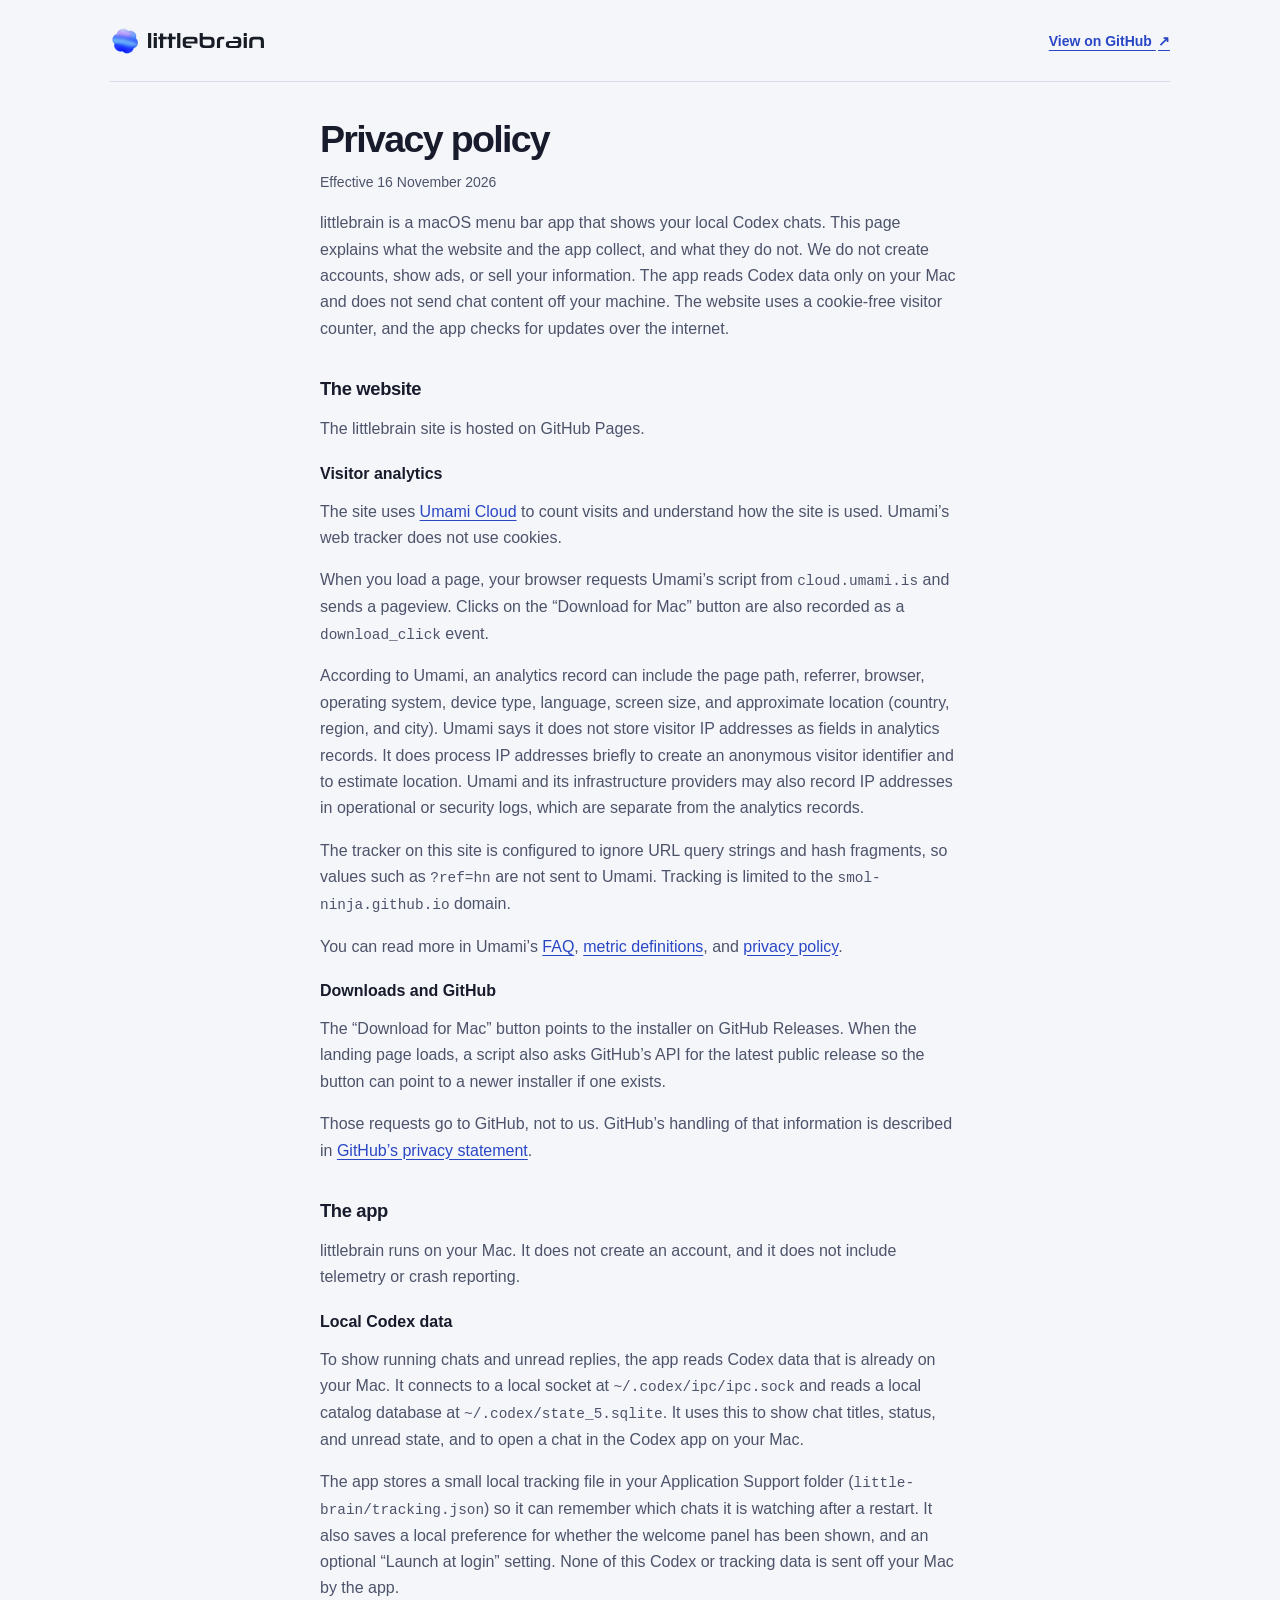
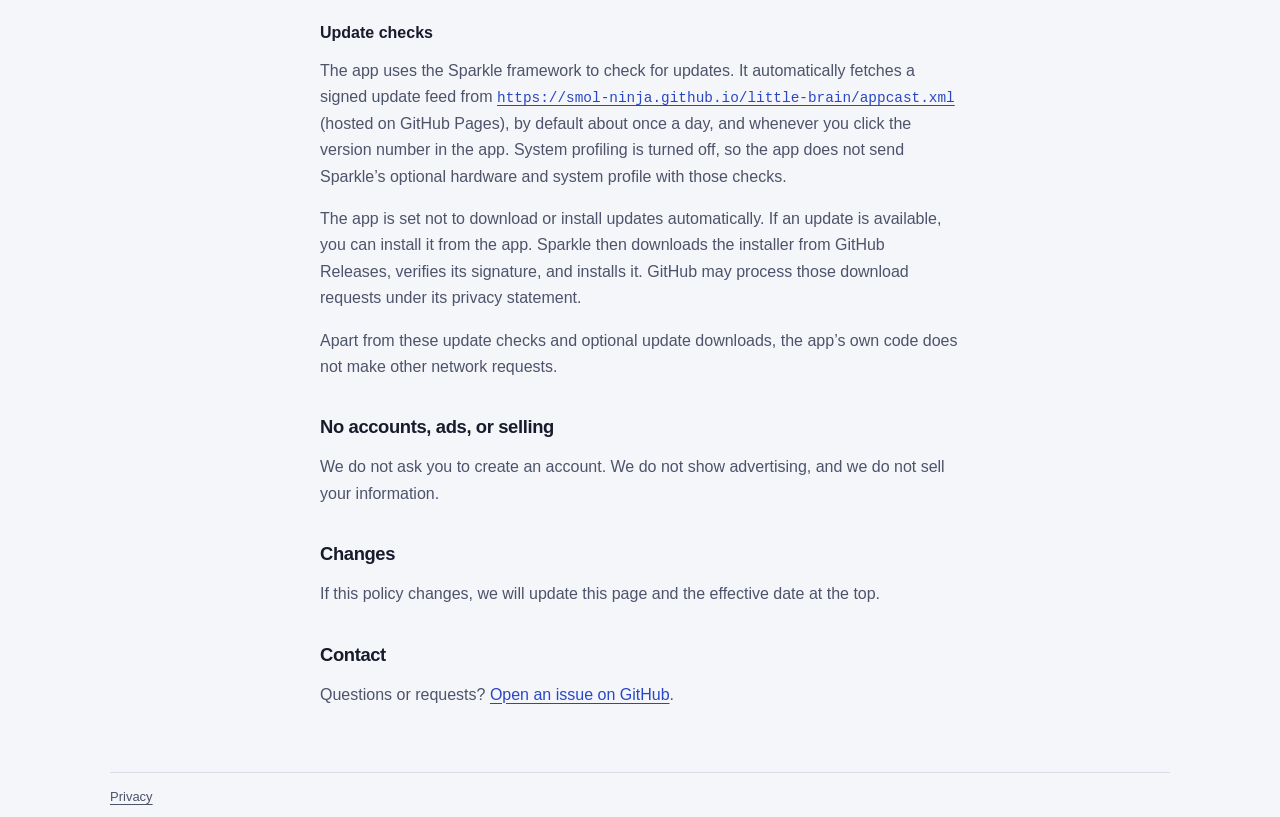
==== docs/privacy.html @ 739f184b "feat: add a privacy policy page and footer link Add a short, plain-English privacy policy at docs/pr" ====
<!doctype html>
<html lang="en">
<head>
  <meta charset="utf-8">
  <meta name="viewport" content="width=device-width, initial-scale=1">
  <meta name="description" content="Privacy policy for the littlebrain website and Mac app.">
  <meta name="theme-color" content="#f5f6fa">
  <title>Privacy policy — littlebrain</title>
  <link rel="icon" href="logo.png" type="image/png">
  <link rel="stylesheet" href="site.css">
  <script defer src="https://cloud.umami.is/script.js"
    data-website-id="cc7bb7fd-ac8d-48dd-9672-465317a88cfa"
    data-domains="smol-ninja.github.io" data-exclude-search="true" data-exclude-hash="true"></script>
</head>
<body class="document">
  <header class="site-header">
    <a class="brand" href="./" aria-label="Littlebrain home">
      <img class="brand-icon" src="logo.png" alt="" width="30" height="30">
      <img src="wordmark-light.svg" alt="littlebrain" width="116" height="19">
    </a>
    <a class="text-link" href="https://github.com/smol-ninja/little-brain">View on GitHub <span aria-hidden="true">↗</span></a>
  </header>
  <main class="policy" aria-labelledby="policy-title">
    <h1 id="policy-title">Privacy policy</h1>
    <p class="effective">Effective 16 November 2026</p>

    <p class="lede">littlebrain is a macOS menu bar app that shows your local Codex chats. This page explains what the website and the app collect, and what they do not. We do not create accounts, show ads, or sell your information. The app reads Codex data only on your Mac and does not send chat content off your machine. The website uses a cookie-free visitor counter, and the app checks for updates over the internet.</p>

    <h2>The website</h2>
    <p>The littlebrain site is hosted on GitHub Pages.</p>

    <h3>Visitor analytics</h3>
    <p>The site uses <a href="https://umami.is/">Umami Cloud</a> to count visits and understand how the site is used. Umami’s web tracker does not use cookies.</p>
    <p>When you load a page, your browser requests Umami’s script from <code>cloud.umami.is</code> and sends a pageview. Clicks on the “Download for Mac” button are also recorded as a <code>download_click</code> event.</p>
    <p>According to Umami, an analytics record can include the page path, referrer, browser, operating system, device type, language, screen size, and approximate location (country, region, and city). Umami says it does not store visitor IP addresses as fields in analytics records. It does process IP addresses briefly to create an anonymous visitor identifier and to estimate location. Umami and its infrastructure providers may also record IP addresses in operational or security logs, which are separate from the analytics records.</p>
    <p>The tracker on this site is configured to ignore URL query strings and hash fragments, so values such as <code>?ref=hn</code> are not sent to Umami. Tracking is limited to the <code>smol-ninja.github.io</code> domain.</p>
    <p>You can read more in Umami’s <a href="https://docs.umami.is/docs/faq">FAQ</a>, <a href="https://docs.umami.is/docs/metric-definitions">metric definitions</a>, and <a href="https://umami.is/privacy">privacy policy</a>.</p>

    <h3>Downloads and GitHub</h3>
    <p>The “Download for Mac” button points to the installer on GitHub Releases. When the landing page loads, a script also asks GitHub’s API for the latest public release so the button can point to a newer installer if one exists.</p>
    <p>Those requests go to GitHub, not to us. GitHub’s handling of that information is described in <a href="https://docs.github.com/en/site-policy/privacy-policies/github-general-privacy-statement">GitHub’s privacy statement</a>.</p>

    <h2>The app</h2>
    <p>littlebrain runs on your Mac. It does not create an account, and it does not include telemetry or crash reporting.</p>

    <h3>Local Codex data</h3>
    <p>To show running chats and unread replies, the app reads Codex data that is already on your Mac. It connects to a local socket at <code>~/.codex/ipc/ipc.sock</code> and reads a local catalog database at <code>~/.codex/state_5.sqlite</code>. It uses this to show chat titles, status, and unread state, and to open a chat in the Codex app on your Mac.</p>
    <p>The app stores a small local tracking file in your Application Support folder (<code>little-brain/tracking.json</code>) so it can remember which chats it is watching after a restart. It also saves a local preference for whether the welcome panel has been shown, and an optional “Launch at login” setting. None of this Codex or tracking data is sent off your Mac by the app.</p>

    <h3>Update checks</h3>
    <p>The app uses the Sparkle framework to check for updates. It automatically fetches a signed update feed from <a href="https://smol-ninja.github.io/little-brain/appcast.xml"><code>https://smol-ninja.github.io/little-brain/appcast.xml</code></a> (hosted on GitHub Pages), by default about once a day, and whenever you click the version number in the app. System profiling is turned off, so the app does not send Sparkle’s optional hardware and system profile with those checks.</p>
    <p>The app is set not to download or install updates automatically. If an update is available, you can install it from the app. Sparkle then downloads the installer from GitHub Releases, verifies its signature, and installs it. GitHub may process those download requests under its privacy statement.</p>
    <p>Apart from these update checks and optional update downloads, the app’s own code does not make other network requests.</p>

    <h2>No accounts, ads, or selling</h2>
    <p>We do not ask you to create an account. We do not show advertising, and we do not sell your information.</p>

    <h2>Changes</h2>
    <p>If this policy changes, we will update this page and the effective date at the top.</p>

    <h2>Contact</h2>
    <p>Questions or requests? <a href="https://github.com/smol-ninja/little-brain/issues">Open an issue on GitHub</a>.</p>
  </main>
  <footer class="site-footer">
    <a href="privacy.html">Privacy</a>
  </footer>
</body>
</html>
---- docs/site.css ----
:root {
  color-scheme: light;
  font-family: "Avenir Next", Avenir, sans-serif;
  color: #181b2b;
  background: #f5f6fa;
  --secondary: #4d536a;
  --accent: #2947c5;
  --border: #d9dce8;
  --shell-width: 1060px;
}

* { box-sizing: border-box; }
body {
  display: grid;
  grid-template-rows: auto minmax(0, 1fr) auto;
  height: 100svh;
  margin: 0;
}
body.document {
  height: auto;
  min-height: 100svh;
}
img { display: block; max-width: 100%; }
a { color: inherit; }
a:focus-visible { outline: 2px solid var(--accent); outline-offset: 5px; }

.site-header, main, .site-footer {
  width: min(var(--shell-width), calc(100% - 64px));
  margin-inline: auto;
}

.site-header {
  display: flex;
  justify-content: space-between;
  align-items: center;
  gap: 12px;
  min-height: 82px;
  border-bottom: 1px solid var(--border);
}

.brand { display: inline-flex; align-items: center; gap: 8px; }
.brand img { height: auto; }
.brand-icon { object-fit: contain; }
.text-link { color: var(--accent); font-size: .875rem; font-weight: 600; text-underline-offset: .25em; }
.text-link:hover { color: #163092; }
.text-link span { margin-inline-start: .16em; }

.hero {
  display: grid;
  grid-template-columns: minmax(0, 1.05fr) minmax(0, .95fr);
  grid-template-rows: minmax(0, 1fr);
  gap: clamp(28px, 6vw, 88px);
  align-items: center;
  min-height: 0;
  padding-block: clamp(16px, 5svh, 52px);
}

h1, p, figure { margin: 0; }
h1 {
  font-size: clamp(2.25rem, min(6.3vw, 12svh), 4.5rem);
  font-weight: 700;
  line-height: .99;
  letter-spacing: -.065em;
  text-wrap: balance;
}
.description {
  max-width: 32ch;
  margin-top: 23px;
  color: var(--secondary);
  font-size: clamp(1rem, 1.65vw, 1.2rem);
  line-height: 1.55;
}
.download { margin-top: 30px; }
.button {
  display: inline-flex;
  align-items: center;
  justify-content: space-between;
  gap: 28px;
  min-height: 56px;
  padding: 12px 22px;
  border: 0;
  border-radius: 11px;
  color: white;
  background: var(--accent);
  font: inherit;
  font-size: 1.05rem;
  font-weight: 650;
  text-decoration: none;
}
.button[href]:hover { background: #163092; }

.preview {
  display: grid;
  grid-template: minmax(0, 1fr) / minmax(0, 1fr);
  place-items: center;
  height: 100%;
  min-height: 0;
  max-height: 540px;
  padding: clamp(12px, min(4.25vw, 6svh), 52px);
  border: 1px solid #818fbc;
  border-radius: 32px;
  background: radial-gradient(ellipse at 70% 15%, #b9cdff, transparent 70%), linear-gradient(150deg, #6979b8, #1b2750 76%);
}
.preview img {
  width: auto;
  height: 100%;
  max-height: 434px;
  object-fit: contain;
  border-radius: 7.25% / 4.5%;
  box-shadow: 0 24px 42px #111a3f90, 0 2px 5px #111a3f70;
}


.site-footer {
  display: flex;
  align-items: center;
  min-height: 48px;
  border-top: 1px solid var(--border);
  color: var(--secondary);
  font-size: .8125rem;
}
.site-footer a { color: inherit; text-underline-offset: .2em; }
.site-footer a:hover { color: var(--accent); }

.policy {
  max-width: 40rem;
  padding-block: 36px 64px;
}
.policy h1 {
  font-size: clamp(1.75rem, 4vw, 2.35rem);
  letter-spacing: -.045em;
  line-height: 1.15;
}
.policy .effective {
  margin-top: 10px;
  color: var(--secondary);
  font-size: .875rem;
}
.policy .lede, .policy p {
  margin-top: 16px;
  color: var(--secondary);
  font-size: 1rem;
  line-height: 1.65;
}
.policy h2 {
  margin: 36px 0 0;
  font-size: 1.15rem;
  font-weight: 650;
  letter-spacing: -.02em;
}
.policy h3 {
  margin: 22px 0 0;
  font-size: 1rem;
  font-weight: 650;
}
.policy a { color: var(--accent); text-underline-offset: .2em; }
.policy a:hover { color: #163092; }
.policy code {
  font-size: .9em;
  word-break: break-word;
}

@media (max-width: 760px) {
  .site-header, main, .site-footer { width: calc(100% - 40px); }
  .site-header { min-height: 60px; }
  .hero { grid-template-columns: 1fr; grid-template-rows: auto minmax(0, 1fr); gap: 20px; }
  .description { margin-top: 14px; }
  .download { margin-top: 18px; }
  .preview { border-radius: 24px; }
}

@media (max-width: 360px) {
  .site-header .text-link { font-size: .75rem; }
  .brand img:last-child { width: 93px; }
}

@media (max-height: 480px) {
  .site-header { min-height: 48px; }
  .hero { padding-block: 12px; }
  .description { margin-top: 12px; }
  .download { margin-top: 16px; }
}

@media (max-width: 760px) and (max-height: 400px) {
  .hero { grid-template-rows: minmax(0, 1fr); }
  .preview { display: none; }
}
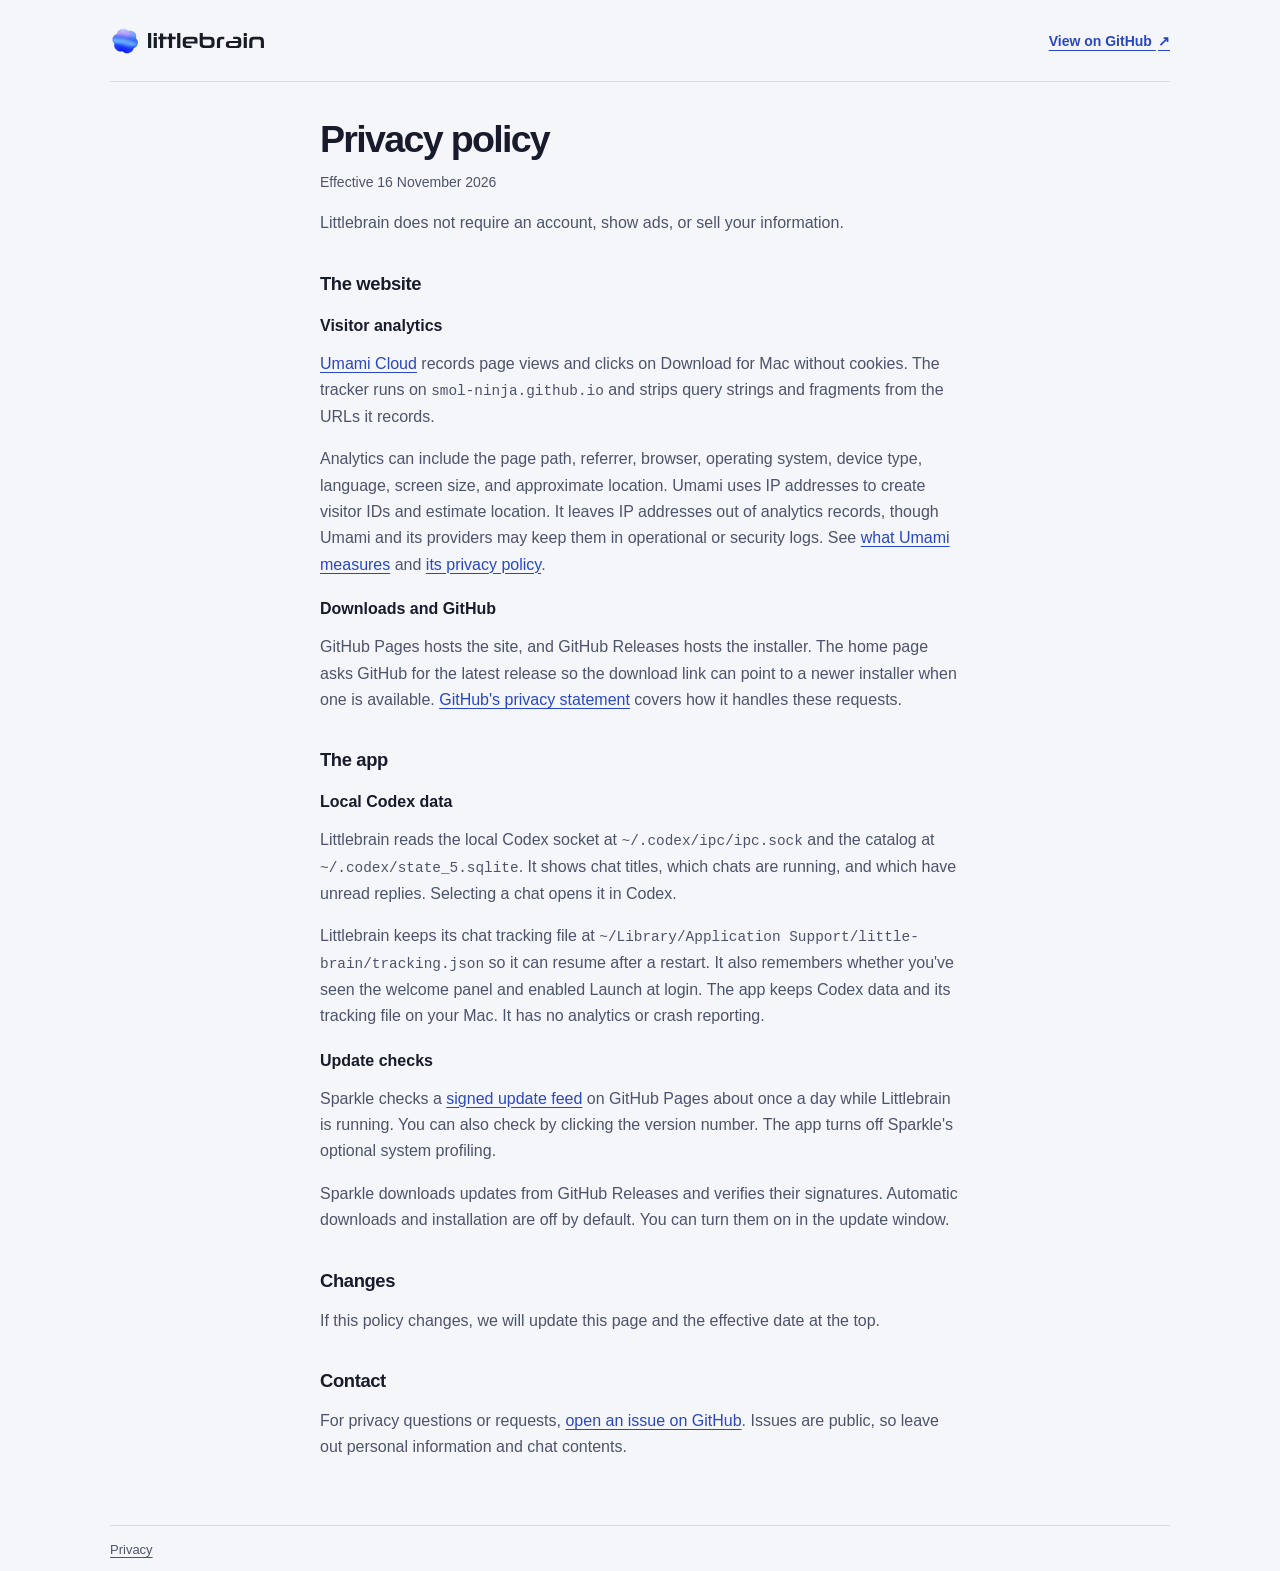
==== commit fc46478d: "docs: simplify the privacy policy" ====
--- a/docs/privacy.html
+++ b/docs/privacy.html
@@ -5,7 +5,7 @@
   <meta name="viewport" content="width=device-width, initial-scale=1">
   <meta name="description" content="Privacy policy for the littlebrain website and Mac app.">
   <meta name="theme-color" content="#f5f6fa">
-  <title>Privacy policy — littlebrain</title>
+  <title>littlebrain privacy policy</title>
   <link rel="icon" href="logo.png" type="image/png">
   <link rel="stylesheet" href="site.css">
   <script defer src="https://cloud.umami.is/script.js"
@@ -24,42 +24,30 @@
     <h1 id="policy-title">Privacy policy</h1>
     <p class="effective">Effective 16 November 2026</p>
 
-    <p class="lede">littlebrain is a macOS menu bar app that shows your local Codex chats. This page explains what the website and the app collect, and what they do not. We do not create accounts, show ads, or sell your information. The app reads Codex data only on your Mac and does not send chat content off your machine. The website uses a cookie-free visitor counter, and the app checks for updates over the internet.</p>
+    <p>Littlebrain does not require an account, show ads, or sell your information.</p>
 
     <h2>The website</h2>
-    <p>The littlebrain site is hosted on GitHub Pages.</p>
-
     <h3>Visitor analytics</h3>
-    <p>The site uses <a href="https://umami.is/">Umami Cloud</a> to count visits and understand how the site is used. Umami’s web tracker does not use cookies.</p>
-    <p>When you load a page, your browser requests Umami’s script from <code>cloud.umami.is</code> and sends a pageview. Clicks on the “Download for Mac” button are also recorded as a <code>download_click</code> event.</p>
-    <p>According to Umami, an analytics record can include the page path, referrer, browser, operating system, device type, language, screen size, and approximate location (country, region, and city). Umami says it does not store visitor IP addresses as fields in analytics records. It does process IP addresses briefly to create an anonymous visitor identifier and to estimate location. Umami and its infrastructure providers may also record IP addresses in operational or security logs, which are separate from the analytics records.</p>
-    <p>The tracker on this site is configured to ignore URL query strings and hash fragments, so values such as <code>?ref=hn</code> are not sent to Umami. Tracking is limited to the <code>smol-ninja.github.io</code> domain.</p>
-    <p>You can read more in Umami’s <a href="https://docs.umami.is/docs/faq">FAQ</a>, <a href="https://docs.umami.is/docs/metric-definitions">metric definitions</a>, and <a href="https://umami.is/privacy">privacy policy</a>.</p>
+    <p><a href="https://umami.is/">Umami Cloud</a> records page views and clicks on Download for Mac without cookies. The tracker runs on <code>smol-ninja.github.io</code> and strips query strings and fragments from the URLs it records.</p>
+    <p>Analytics can include the page path, referrer, browser, operating system, device type, language, screen size, and approximate location. Umami uses IP addresses to create visitor IDs and estimate location. It leaves IP addresses out of analytics records, though Umami and its providers may keep them in operational or security logs. See <a href="https://docs.umami.is/docs/metric-definitions">what Umami measures</a> and <a href="https://umami.is/privacy">its privacy policy</a>.</p>
 
     <h3>Downloads and GitHub</h3>
-    <p>The “Download for Mac” button points to the installer on GitHub Releases. When the landing page loads, a script also asks GitHub’s API for the latest public release so the button can point to a newer installer if one exists.</p>
-    <p>Those requests go to GitHub, not to us. GitHub’s handling of that information is described in <a href="https://docs.github.com/en/site-policy/privacy-policies/github-general-privacy-statement">GitHub’s privacy statement</a>.</p>
+    <p>GitHub Pages hosts the site, and GitHub Releases hosts the installer. The home page asks GitHub for the latest release so the download link can point to a newer installer when one is available. <a href="https://docs.github.com/en/site-policy/privacy-policies/github-general-privacy-statement">GitHub's privacy statement</a> covers how it handles these requests.</p>
 
     <h2>The app</h2>
-    <p>littlebrain runs on your Mac. It does not create an account, and it does not include telemetry or crash reporting.</p>
-
     <h3>Local Codex data</h3>
-    <p>To show running chats and unread replies, the app reads Codex data that is already on your Mac. It connects to a local socket at <code>~/.codex/ipc/ipc.sock</code> and reads a local catalog database at <code>~/.codex/state_5.sqlite</code>. It uses this to show chat titles, status, and unread state, and to open a chat in the Codex app on your Mac.</p>
-    <p>The app stores a small local tracking file in your Application Support folder (<code>little-brain/tracking.json</code>) so it can remember which chats it is watching after a restart. It also saves a local preference for whether the welcome panel has been shown, and an optional “Launch at login” setting. None of this Codex or tracking data is sent off your Mac by the app.</p>
+    <p>Littlebrain reads the local Codex socket at <code>~/.codex/ipc/ipc.sock</code> and the catalog at <code>~/.codex/state_5.sqlite</code>. It shows chat titles, which chats are running, and which have unread replies. Selecting a chat opens it in Codex.</p>
+    <p>Littlebrain keeps its chat tracking file at <code>~/Library/Application Support/little-brain/tracking.json</code> so it can resume after a restart. It also remembers whether you've seen the welcome panel and enabled Launch at login. The app keeps Codex data and its tracking file on your Mac. It has no analytics or crash reporting.</p>
 
     <h3>Update checks</h3>
-    <p>The app uses the Sparkle framework to check for updates. It automatically fetches a signed update feed from <a href="https://smol-ninja.github.io/little-brain/appcast.xml"><code>https://smol-ninja.github.io/little-brain/appcast.xml</code></a> (hosted on GitHub Pages), by default about once a day, and whenever you click the version number in the app. System profiling is turned off, so the app does not send Sparkle’s optional hardware and system profile with those checks.</p>
-    <p>The app is set not to download or install updates automatically. If an update is available, you can install it from the app. Sparkle then downloads the installer from GitHub Releases, verifies its signature, and installs it. GitHub may process those download requests under its privacy statement.</p>
-    <p>Apart from these update checks and optional update downloads, the app’s own code does not make other network requests.</p>
-
-    <h2>No accounts, ads, or selling</h2>
-    <p>We do not ask you to create an account. We do not show advertising, and we do not sell your information.</p>
+    <p>Sparkle checks a <a href="https://smol-ninja.github.io/little-brain/appcast.xml">signed update feed</a> on GitHub Pages about once a day while Littlebrain is running. You can also check by clicking the version number. The app turns off Sparkle's optional system profiling.</p>
+    <p>Sparkle downloads updates from GitHub Releases and verifies their signatures. Automatic downloads and installation are off by default. You can turn them on in the update window.</p>
 
     <h2>Changes</h2>
     <p>If this policy changes, we will update this page and the effective date at the top.</p>
 
     <h2>Contact</h2>
-    <p>Questions or requests? <a href="https://github.com/smol-ninja/little-brain/issues">Open an issue on GitHub</a>.</p>
+    <p>For privacy questions or requests, <a href="https://github.com/smol-ninja/little-brain/issues">open an issue on GitHub</a>. Issues are public, so leave out personal information and chat contents.</p>
   </main>
   <footer class="site-footer">
     <a href="privacy.html">Privacy</a>
--- a/docs/site.css
+++ b/docs/site.css
@@ -110,7 +110,6 @@
   box-shadow: 0 24px 42px #111a3f90, 0 2px 5px #111a3f70;
 }
 
-
 .site-footer {
   display: flex;
   align-items: center;
@@ -136,7 +135,7 @@
   color: var(--secondary);
   font-size: .875rem;
 }
-.policy .lede, .policy p {
+.policy p {
   margin-top: 16px;
   color: var(--secondary);
   font-size: 1rem;
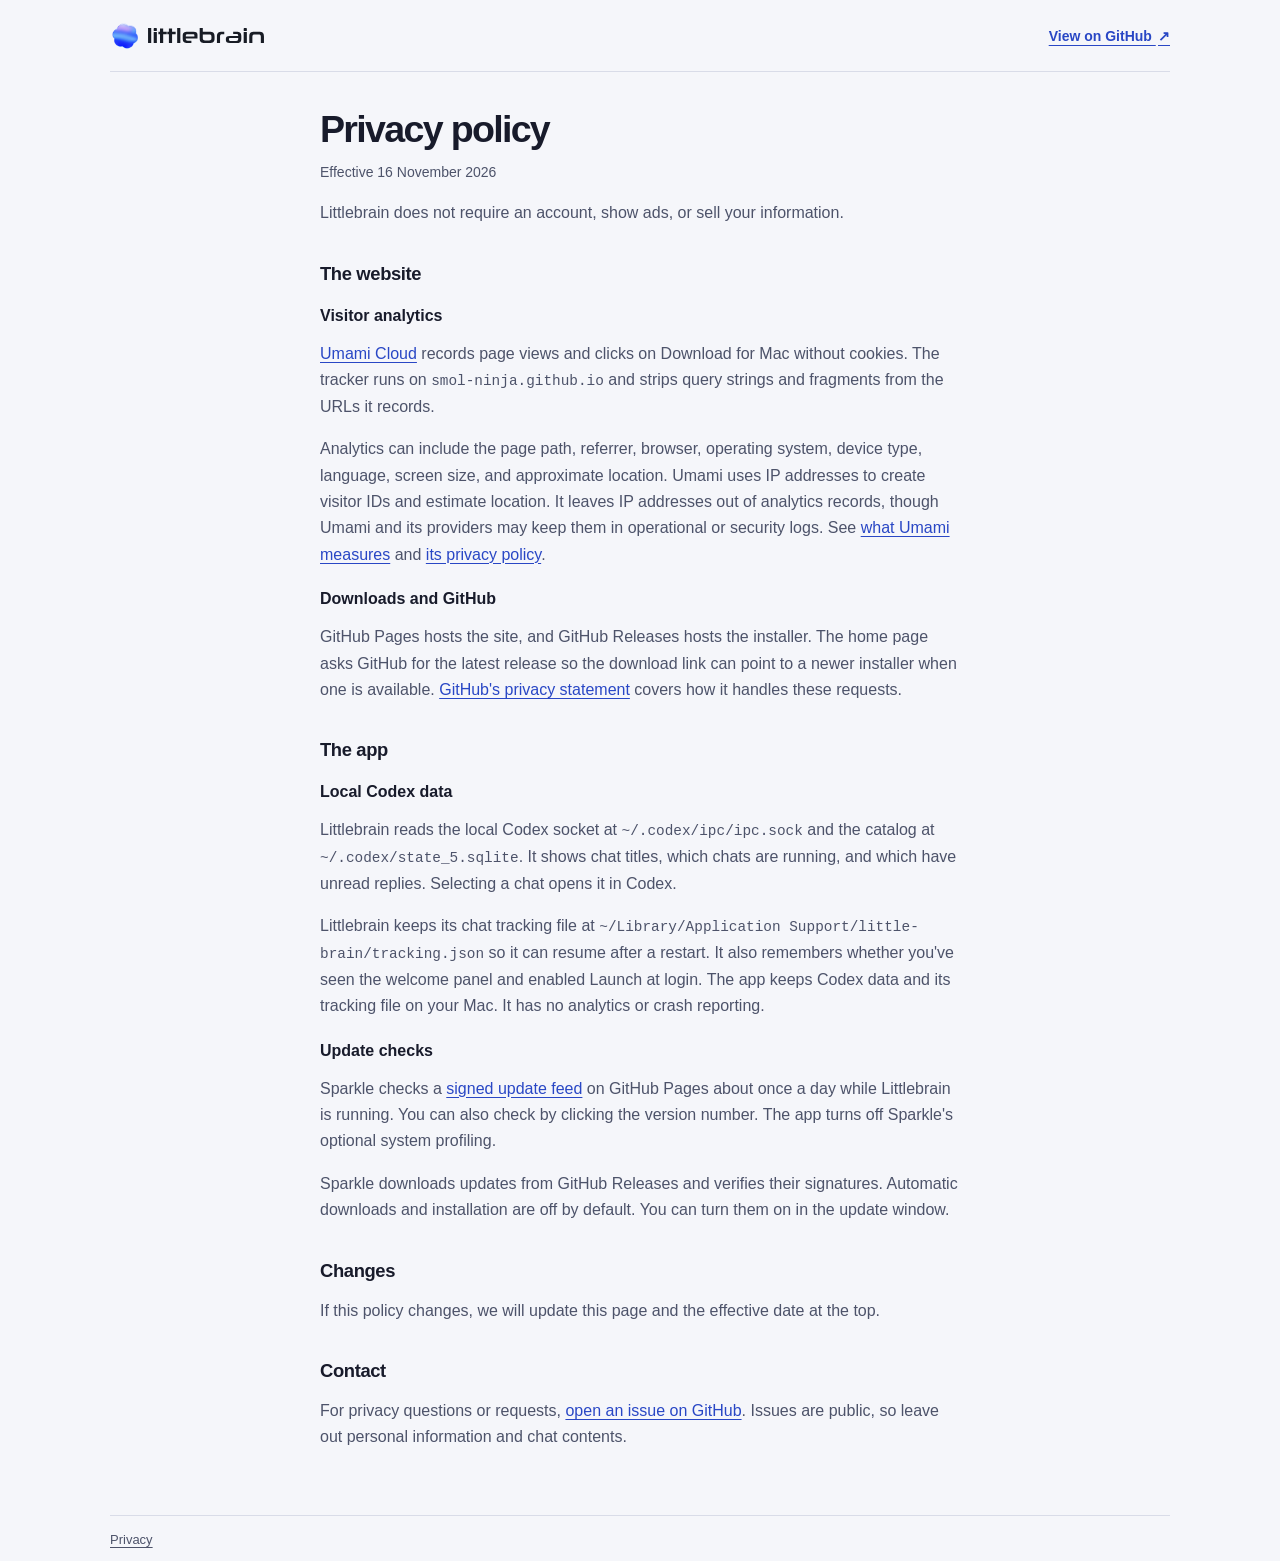
==== commit 48da91d0: "fix(site): align layouts across screen sizes" ====
--- a/docs/privacy.html
+++ b/docs/privacy.html
@@ -2,12 +2,12 @@
 <html lang="en">
 <head>
   <meta charset="utf-8">
-  <meta name="viewport" content="width=device-width, initial-scale=1">
+  <meta name="viewport" content="width=device-width, initial-scale=1, viewport-fit=cover">
   <meta name="description" content="Privacy policy for the littlebrain website and Mac app.">
   <meta name="theme-color" content="#f5f6fa">
   <title>littlebrain privacy policy</title>
   <link rel="icon" href="logo.png" type="image/png">
-  <link rel="stylesheet" href="site.css">
+  <link rel="stylesheet" href="site.css?v=3">
   <script defer src="https://cloud.umami.is/script.js"
     data-website-id="cc7bb7fd-ac8d-48dd-9672-465317a88cfa"
     data-domains="smol-ninja.github.io" data-exclude-search="true" data-exclude-hash="true"></script>
--- a/docs/site.css
+++ b/docs/site.css
@@ -7,14 +7,16 @@
   --accent: #2947c5;
   --border: #d9dce8;
   --shell-width: 1060px;
+  --page-gutter: clamp(16px, 4vw, 40px);
 }
 
 * { box-sizing: border-box; }
 body {
   display: grid;
-  grid-template-rows: auto minmax(0, 1fr) auto;
+  grid-template-rows: auto minmax(min-content, 1fr) auto;
   height: 100svh;
   margin: 0;
+  padding: env(safe-area-inset-top) env(safe-area-inset-right) env(safe-area-inset-bottom) env(safe-area-inset-left);
 }
 body.document {
   height: auto;
@@ -25,95 +27,121 @@
 a:focus-visible { outline: 2px solid var(--accent); outline-offset: 5px; }
 
 .site-header, main, .site-footer {
-  width: min(var(--shell-width), calc(100% - 64px));
+  width: min(var(--shell-width), calc(100% - 2 * var(--page-gutter)));
   margin-inline: auto;
 }
 
 .site-header {
   display: flex;
+  flex-wrap: wrap;
   justify-content: space-between;
   align-items: center;
   gap: 12px;
-  min-height: 82px;
+  min-height: clamp(52px, 8svh, 82px);
+  padding-block: 10px;
   border-bottom: 1px solid var(--border);
 }
 
-.brand { display: inline-flex; align-items: center; gap: 8px; }
+.brand { display: inline-flex; align-items: center; gap: 8px; flex-shrink: 0; }
 .brand img { height: auto; }
 .brand-icon { object-fit: contain; }
-.text-link { color: var(--accent); font-size: .875rem; font-weight: 600; text-underline-offset: .25em; }
+.text-link { color: var(--accent); font-size: .875rem; font-weight: 600; text-underline-offset: .25em; white-space: nowrap; }
 .text-link:hover { color: #163092; }
 .text-link span { margin-inline-start: .16em; }
 
 .hero {
   display: grid;
-  grid-template-columns: minmax(0, 1.05fr) minmax(0, .95fr);
-  grid-template-rows: minmax(0, 1fr);
-  gap: clamp(28px, 6vw, 88px);
+  grid-template-columns: minmax(0, 1fr);
+  grid-template-rows: auto minmax(180px, 1fr);
+  gap: clamp(10px, 2svh, 24px);
   align-items: center;
   min-height: 0;
-  padding-block: clamp(16px, 5svh, 52px);
-}
+  padding-block: clamp(10px, 2svh, 32px);
+}
+.intro { width: min(100%, 560px); justify-self: center; text-align: center; }
 
 h1, p, figure { margin: 0; }
-h1 {
-  font-size: clamp(2.25rem, min(6.3vw, 12svh), 4.5rem);
+.intro h1 {
+  font-size: clamp(1.5rem, min(8vw, 5svh), 3.5rem);
   font-weight: 700;
-  line-height: .99;
+  line-height: 1.05;
   letter-spacing: -.065em;
   text-wrap: balance;
 }
 .description {
-  max-width: 32ch;
-  margin-top: 23px;
-  color: var(--secondary);
-  font-size: clamp(1rem, 1.65vw, 1.2rem);
-  line-height: 1.55;
-}
-.download { margin-top: 30px; }
+  max-width: 34ch;
+  margin-inline: auto;
+  margin-top: clamp(8px, 1.5svh, 20px);
+  color: var(--secondary);
+  font-size: clamp(.875rem, min(3.6vw, 2.4svh), 1.125rem);
+  line-height: 1.5;
+}
+.download { margin-top: clamp(12px, 2svh, 28px); }
 .button {
   display: inline-flex;
   align-items: center;
   justify-content: space-between;
-  gap: 28px;
-  min-height: 56px;
-  padding: 12px 22px;
+  gap: clamp(12px, 4vw, 36px);
+  width: min(280px, 100%);
+  min-height: 64px;
+  padding: 16px clamp(18px, 3vw, 26px);
   border: 0;
   border-radius: 11px;
   color: white;
   background: var(--accent);
   font: inherit;
-  font-size: 1.05rem;
+  font-size: 1.125rem;
   font-weight: 650;
   text-decoration: none;
 }
+.button span { flex-shrink: 0; }
 .button[href]:hover { background: #163092; }
 
 .preview {
+  container-type: size;
+  display: flex;
+  align-items: center;
+  justify-content: center;
+  height: 100%;
+  min-height: 180px;
+  width: 100%;
+  max-height: 600px;
+}
+.demo {
+  position: relative;
+  width: min(100cqw, calc(100cqh * 46 / 53), 460px);
+  height: auto;
+  max-width: 100%;
+  aspect-ratio: 46 / 53;
+  overflow: hidden;
+  border-radius: clamp(14px, 3vw, 24px);
+  box-shadow: 0 16px 48px #111a3f24;
+}
+.demo picture, .demo img { width: 100%; height: 100%; display: block; }
+.demo img { object-fit: contain; }
+.demo-toggle {
+  position: absolute;
+  right: 8px;
+  bottom: 6px;
   display: grid;
-  grid-template: minmax(0, 1fr) / minmax(0, 1fr);
   place-items: center;
-  height: 100%;
-  min-height: 0;
-  max-height: 540px;
-  padding: clamp(12px, min(4.25vw, 6svh), 52px);
-  border: 1px solid #818fbc;
-  border-radius: 32px;
-  background: radial-gradient(ellipse at 70% 15%, #b9cdff, transparent 70%), linear-gradient(150deg, #6979b8, #1b2750 76%);
-}
-.preview img {
-  width: auto;
-  height: 100%;
-  max-height: 434px;
-  object-fit: contain;
-  border-radius: 7.25% / 4.5%;
-  box-shadow: 0 24px 42px #111a3f90, 0 2px 5px #111a3f70;
-}
+  width: 36px;
+  height: 36px;
+  padding: 0;
+  border: 1px solid #ffffff40;
+  border-radius: 50%;
+  color: white;
+  background: #19213d66;
+  cursor: pointer;
+}
+.demo-toggle[hidden] { display: none; }
+.demo-toggle:hover { background: #19213dbb; }
+.demo-toggle:focus-visible { outline: 2px solid white; outline-offset: -5px; }
 
 .site-footer {
   display: flex;
   align-items: center;
-  min-height: 48px;
+  min-height: clamp(36px, 6svh, 48px);
   border-top: 1px solid var(--border);
   color: var(--secondary);
   font-size: .8125rem;
@@ -159,28 +187,18 @@
   word-break: break-word;
 }
 
-@media (max-width: 760px) {
-  .site-header, main, .site-footer { width: calc(100% - 40px); }
-  .site-header { min-height: 60px; }
-  .hero { grid-template-columns: 1fr; grid-template-rows: auto minmax(0, 1fr); gap: 20px; }
-  .description { margin-top: 14px; }
-  .download { margin-top: 18px; }
-  .preview { border-radius: 24px; }
+@media (min-width: 540px) and (min-aspect-ratio: 6/5) {
+  .hero {
+    grid-template-columns: minmax(0, 1.05fr) minmax(0, .95fr);
+    grid-template-rows: minmax(0, 1fr);
+    gap: clamp(24px, 5vw, 72px);
+  }
+  .intro { text-align: left; }
+  .intro h1 { font-size: clamp(1.75rem, min(5.6vw, 9svh), 4.5rem); }
+  .description { margin-inline: 0; }
 }
 
 @media (max-width: 360px) {
   .site-header .text-link { font-size: .75rem; }
   .brand img:last-child { width: 93px; }
 }
-
-@media (max-height: 480px) {
-  .site-header { min-height: 48px; }
-  .hero { padding-block: 12px; }
-  .description { margin-top: 12px; }
-  .download { margin-top: 16px; }
-}
-
-@media (max-width: 760px) and (max-height: 400px) {
-  .hero { grid-template-rows: minmax(0, 1fr); }
-  .preview { display: none; }
-}
